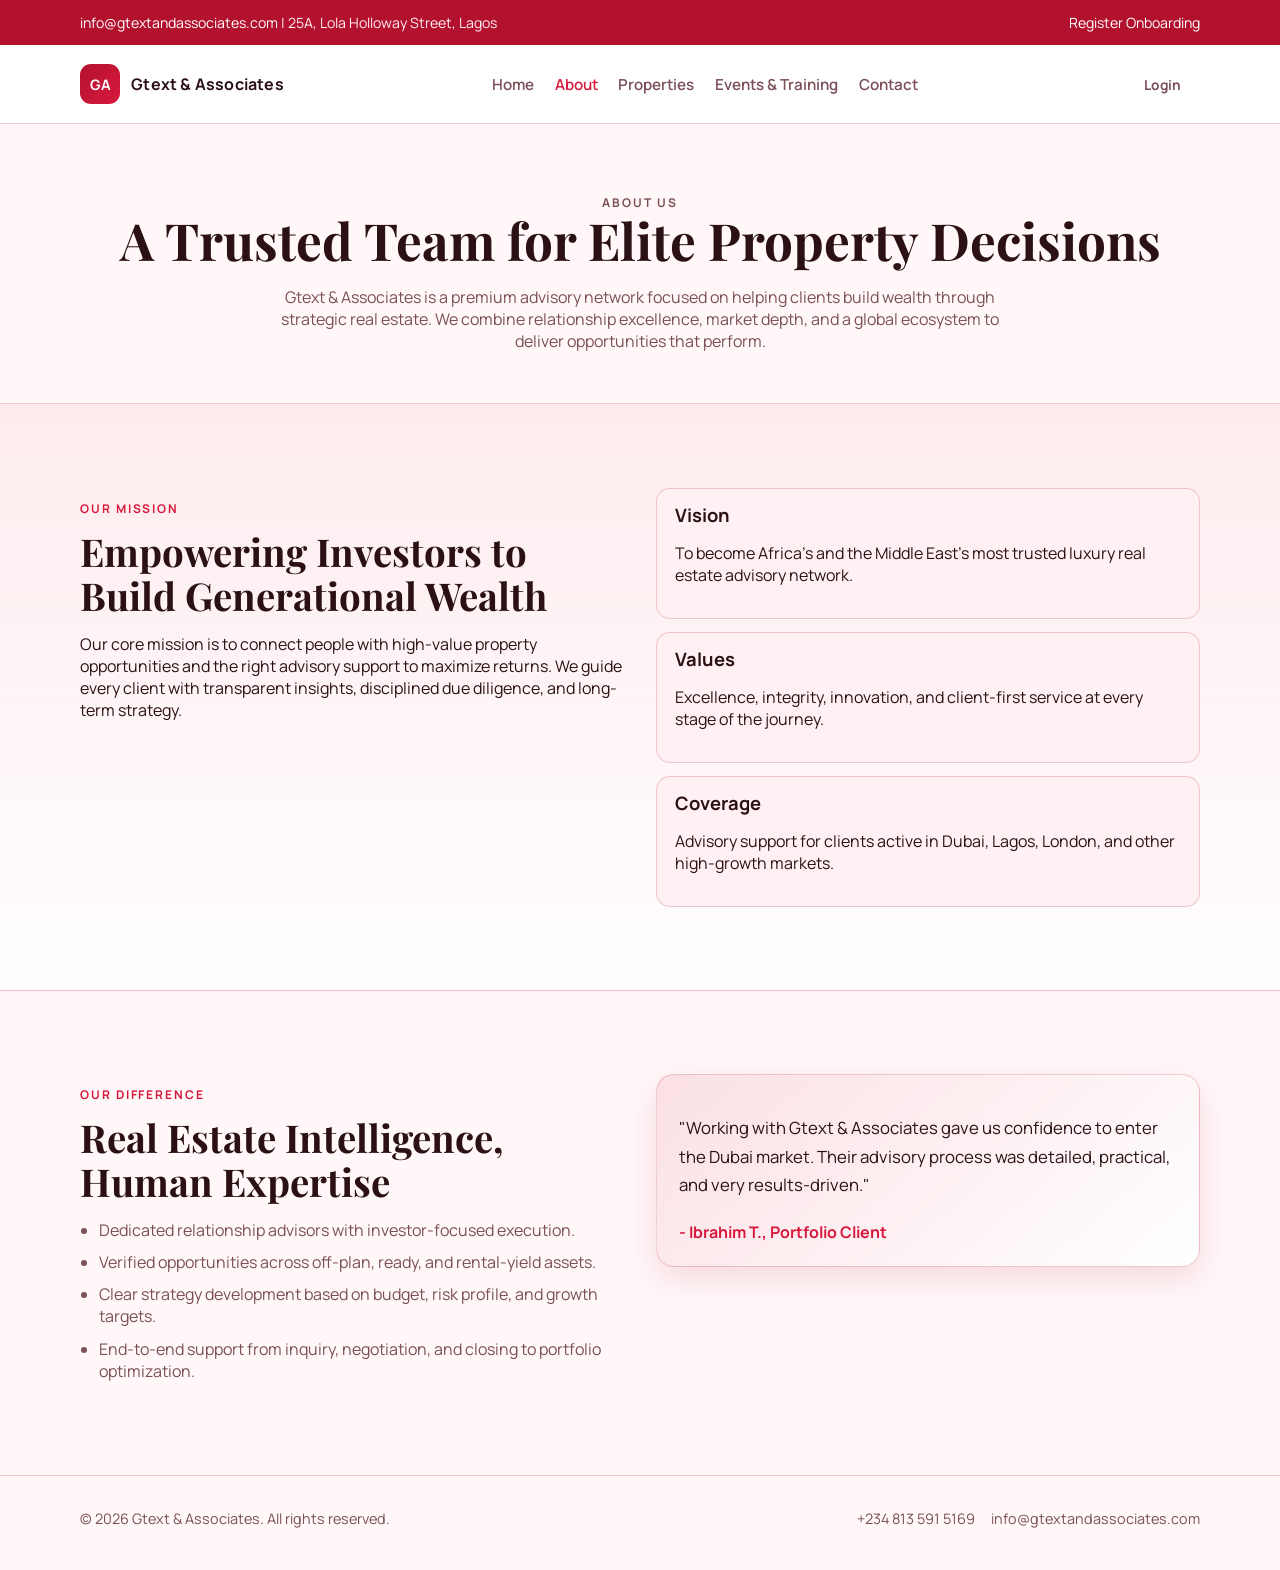
==== about.html @ 2fcfa480 "Add initial website structure with HTML, CSS, and JavaScript files - Created main pages: About, Cont" ====
<!DOCTYPE html>
<html lang="en">
<head>
  <meta charset="UTF-8">
  <meta name="viewport" content="width=device-width, initial-scale=1.0">
  <title>About | Gtext & Associates</title>
  <meta name="description" content="Learn about Gtext & Associates and our mission to build wealth through premium real estate advisory.">
  <link rel="preconnect" href="https://fonts.googleapis.com">
  <link rel="preconnect" href="https://fonts.gstatic.com" crossorigin>
  <link href="https://fonts.googleapis.com/css2?family=Manrope:wght@400;500;600;700;800&family=Playfair+Display:wght@600;700;800&display=swap" rel="stylesheet">
  <link rel="stylesheet" href="./styles.css">
</head>
<body>
  <div class="page-bg"></div>

  <div class="topbar">
    <div class="container topbar-wrap">
      <span><a href="mailto:info@gtextandassociates.com">info@gtextandassociates.com</a> | 25A, Lola Holloway Street, Lagos</span>
      <div class="topbar-links">
        <a href="./contact.html">Register Onboarding</a>
      </div>
    </div>
  </div>

  <header class="site-header">
    <div class="container nav-wrap">
      <a href="./index.html" class="logo">
        <span class="logo-mark">GA</span>
        <span class="logo-text">Gtext & Associates</span>
      </a>
      <button class="menu-toggle" type="button" aria-label="Toggle menu">Menu</button>
      <nav class="site-nav">
        <a href="./index.html">Home</a>
        <a href="./about.html" class="active">About</a>
        <a href="./properties.html">Properties</a>
        <a href="./events.html">Events & Training</a>
        <a href="./contact.html">Contact</a>
      </nav>
      <div class="nav-actions">
        <a href="./contact.html" class="btn btn-link">Login</a>
      </div>
    </div>
  </header>

  <main>
    <section class="section page-hero">
      <div class="container">
        <p class="eyebrow">About Us</p>
        <h1>A Trusted Team for Elite Property Decisions</h1>
        <p>
          Gtext & Associates is a premium advisory network focused on helping clients build
          wealth through strategic real estate. We combine relationship excellence, market depth,
          and a global ecosystem to deliver opportunities that perform.
        </p>
      </div>
    </section>

    <section class="section section-soft">
      <div class="container about-grid">
        <div>
          <p class="eyebrow">Our Mission</p>
          <h2>Empowering Investors to Build Generational Wealth</h2>
          <p>
            Our core mission is to connect people with high-value property opportunities and the
            right advisory support to maximize returns. We guide every client with transparent insights,
            disciplined due diligence, and long-term strategy.
          </p>
        </div>
        <div class="about-points">
          <article>
            <h3>Vision</h3>
            <p>To become Africa's and the Middle East's most trusted luxury real estate advisory network.</p>
          </article>
          <article>
            <h3>Values</h3>
            <p>Excellence, integrity, innovation, and client-first service at every stage of the journey.</p>
          </article>
          <article>
            <h3>Coverage</h3>
            <p>Advisory support for clients active in Dubai, Lagos, London, and other high-growth markets.</p>
          </article>
        </div>
      </div>
    </section>

    <section class="section">
      <div class="container why-grid">
        <div>
          <p class="eyebrow">Our Difference</p>
          <h2>Real Estate Intelligence, Human Expertise</h2>
          <ul class="benefits">
            <li>Dedicated relationship advisors with investor-focused execution.</li>
            <li>Verified opportunities across off-plan, ready, and rental-yield assets.</li>
            <li>Clear strategy development based on budget, risk profile, and growth targets.</li>
            <li>End-to-end support from inquiry, negotiation, and closing to portfolio optimization.</li>
          </ul>
        </div>
        <div class="testimonial">
          <p>
            "Working with Gtext & Associates gave us confidence to enter the Dubai market.
            Their advisory process was detailed, practical, and very results-driven."
          </p>
          <h4>- Ibrahim T., Portfolio Client</h4>
        </div>
      </div>
    </section>
  </main>

  <footer class="site-footer">
    <div class="container footer-wrap">
      <p>© 2026 Gtext & Associates. All rights reserved.</p>
      <div>
        <span>+234 813 591 5169</span>
        <span>info@gtextandassociates.com</span>
      </div>
    </div>
  </footer>

  <script src="./script.js"></script>
</body>
</html>
---- styles.css ----
:root {
  --bg: #fff7f8;
  --surface: #ffffff;
  --surface-soft: #fff0f3;
  --text: #2b1116;
  --muted: #7a4f58;
  --gold: #b3122f;
  --gold-strong: #d8193d;
  --line: rgba(179, 18, 47, 0.2);
  --shadow: 0 12px 30px rgba(179, 18, 47, 0.12);
}

* {
  box-sizing: border-box;
}

html,
body {
  margin: 0;
  padding: 0;
  font-family: Manrope, sans-serif;
  background: var(--bg);
  color: var(--text);
  scroll-behavior: smooth;
}

body {
  position: relative;
  min-height: 100vh;
}

.page-bg {
  position: fixed;
  inset: 0;
  background:
    radial-gradient(circle at 12% 10%, rgba(216, 25, 61, 0.12), transparent 44%),
    radial-gradient(circle at 88% 14%, rgba(179, 18, 47, 0.08), transparent 48%),
    linear-gradient(140deg, #fff9fa, #fff1f4 45%, #ffffff 100%);
  z-index: -1;
}

.container {
  width: min(1120px, 92%);
  margin: 0 auto;
}

.topbar {
  border-bottom: 1px solid var(--line);
  background: #b3122f;
}

.topbar-wrap {
  min-height: 44px;
  display: flex;
  align-items: center;
  justify-content: space-between;
  gap: 0.8rem;
  color: #ffeef1;
  font-size: 0.88rem;
}

.topbar a {
  color: #ffffff;
  text-decoration: none;
}

.topbar-links {
  display: inline-flex;
  align-items: center;
  gap: 1rem;
}

.section {
  padding: 5.2rem 0;
}

.section-soft {
  background: linear-gradient(180deg, rgba(216, 25, 61, 0.05), rgba(255, 255, 255, 0.85));
  border-top: 1px solid var(--line);
  border-bottom: 1px solid var(--line);
}

.site-header {
  position: sticky;
  top: 0;
  backdrop-filter: blur(12px);
  background: rgba(255, 255, 255, 0.92);
  border-bottom: 1px solid var(--line);
  z-index: 40;
}

.nav-wrap {
  display: flex;
  align-items: center;
  justify-content: space-between;
  gap: 1rem;
  min-height: 78px;
}

.logo {
  display: inline-flex;
  align-items: center;
  gap: 0.7rem;
  color: var(--text);
  text-decoration: none;
  font-weight: 700;
}

.logo-mark {
  width: 40px;
  height: 40px;
  border-radius: 11px;
  display: grid;
  place-items: center;
  color: #fff;
  background: linear-gradient(130deg, var(--gold), var(--gold-strong));
  font-size: 0.9rem;
}

.logo-text {
  letter-spacing: 0.2px;
}

.site-nav {
  display: flex;
  gap: 1.3rem;
}

.site-nav a {
  color: var(--muted);
  text-decoration: none;
  font-weight: 600;
  font-size: 0.95rem;
}

.site-nav a:hover {
  color: var(--text);
}

.site-nav a.active {
  color: var(--gold-strong);
}

.menu-toggle {
  display: none;
  border: 1px solid var(--line);
  background: transparent;
  color: var(--text);
  padding: 0.45rem 0.65rem;
  border-radius: 9px;
  cursor: pointer;
}

.nav-actions {
  display: inline-flex;
  gap: 0.55rem;
}

.btn-link {
  border-color: var(--line);
  color: var(--muted);
  font-size: 0.86rem;
  padding: 0.55rem 0.8rem;
}

.btn {
  display: inline-flex;
  align-items: center;
  justify-content: center;
  gap: 0.4rem;
  border-radius: 12px;
  padding: 0.82rem 1.1rem;
  text-decoration: none;
  font-weight: 700;
  border: 1px solid transparent;
}

.btn-gold {
  color: #fff;
  background: linear-gradient(130deg, var(--gold), var(--gold-strong));
  box-shadow: 0 8px 24px rgba(179, 18, 47, 0.24);
}

.btn-gold:hover {
  transform: translateY(-1px);
}

.btn-outline {
  border-color: rgba(179, 18, 47, 0.45);
  color: var(--gold-strong);
}

.btn-ghost {
  border-color: var(--line);
  color: var(--text);
}

.hero-grid {
  display: grid;
  grid-template-columns: 1.2fr 0.8fr;
  gap: 2.1rem;
  align-items: center;
}

.hero-image-section {
  width: 100%;
  min-height: calc(100vh - 122px);
}

.hero-image {
  width: 100%;
  min-height: calc(100vh - 122px);
  background:
    linear-gradient(to top, rgba(43, 17, 22, 0.28), rgba(43, 17, 22, 0.06)),
    url("https://images.unsplash.com/photo-1512453979798-5ea266f8880c?auto=format&fit=crop&w=2000&q=80") center / cover no-repeat;
}

.page-hero {
  text-align: center;
  padding-top: 4.4rem;
  padding-bottom: 3.2rem;
}

.page-hero p {
  max-width: 72ch;
  margin: 0 auto;
  color: var(--muted);
}

.eyebrow {
  text-transform: uppercase;
  letter-spacing: 0.12rem;
  color: var(--gold-strong);
  font-size: 0.75rem;
  font-weight: 700;
  margin-bottom: 0.75rem;
}

h1,
h2,
h3 {
  margin-top: 0;
  line-height: 1.15;
}

h1,
h2 {
  font-family: "Playfair Display", serif;
}

h1 {
  font-size: clamp(2.2rem, 4vw, 4rem);
  margin-bottom: 1rem;
}

h2 {
  font-size: clamp(1.8rem, 3vw, 2.6rem);
  margin-bottom: 0.95rem;
}

h3 {
  font-size: 1.15rem;
  margin-bottom: 0.5rem;
}

.lead {
  color: var(--muted);
  font-size: 1.05rem;
  max-width: 61ch;
}

.hero-actions {
  display: flex;
  flex-wrap: wrap;
  gap: 0.8rem;
  margin-top: 1.5rem;
}

.stats {
  margin-top: 2.2rem;
  display: grid;
  grid-template-columns: repeat(3, minmax(0, 1fr));
  gap: 0.7rem;
}

.stat {
  border: 1px solid var(--line);
  border-radius: 14px;
  background: var(--surface);
  padding: 1rem;
}

.stat h3 {
  color: var(--gold-strong);
  margin-bottom: 0.2rem;
}

.stat p {
  margin: 0;
  color: var(--muted);
  font-size: 0.88rem;
}

.hero-card {
  border: 1px solid var(--line);
  background: linear-gradient(160deg, #ffffff, #fff5f7);
  border-radius: 18px;
  padding: 1.5rem;
  box-shadow: var(--shadow);
}

.card-label {
  margin: 0 0 0.8rem;
  color: var(--gold);
  font-weight: 700;
  font-size: 0.85rem;
}

.hero-card p {
  color: var(--muted);
}

.card-meta {
  display: flex;
  justify-content: space-between;
  margin: 1rem 0 1.2rem;
  color: var(--text);
  font-weight: 700;
  font-size: 0.9rem;
}

.card-btn {
  width: 100%;
}

.about-grid,
.why-grid,
.cta-grid {
  display: grid;
  grid-template-columns: 1fr 1fr;
  gap: 2rem;
  align-items: start;
}

.about-points {
  display: grid;
  gap: 0.8rem;
}

.about-points article {
  border: 1px solid var(--line);
  background: var(--surface-soft);
  border-radius: 14px;
  padding: 1rem 1.1rem;
}

.center {
  text-align: center;
}

.card-grid,
.property-grid {
  display: grid;
  grid-template-columns: repeat(4, minmax(0, 1fr));
  gap: 1rem;
  margin-top: 1.6rem;
}

.service-card {
  border: 1px solid var(--line);
  border-radius: 14px;
  background: var(--surface);
  padding: 1.1rem;
}

.service-card p {
  color: var(--muted);
  margin-bottom: 0;
}

.property-grid {
  grid-template-columns: repeat(3, minmax(0, 1fr));
}

.property-card {
  overflow: hidden;
  border-radius: 16px;
  border: 1px solid var(--line);
  background: var(--surface);
}

.property-image {
  height: 170px;
}

.property-image.one {
  background:
    linear-gradient(to top, rgba(6, 7, 11, 0.5), rgba(6, 7, 11, 0.1)),
    url("https://images.unsplash.com/photo-1564013799919-ab600027ffc6?auto=format&fit=crop&w=1200&q=80") center / cover;
}

.property-image.two {
  background:
    linear-gradient(to top, rgba(6, 7, 11, 0.5), rgba(6, 7, 11, 0.1)),
    url("https://images.unsplash.com/photo-1545324418-cc1a3fa10c00?auto=format&fit=crop&w=1200&q=80") center / cover;
}

.property-image.three {
  background:
    linear-gradient(to top, rgba(6, 7, 11, 0.5), rgba(6, 7, 11, 0.1)),
    url("https://images.unsplash.com/photo-1600607687939-ce8a6c25118c?auto=format&fit=crop&w=1200&q=80") center / cover;
}

.property-body {
  padding: 1rem;
}

.property-body p {
  color: var(--muted);
}

.property-meta {
  display: flex;
  justify-content: space-between;
  font-weight: 700;
  color: var(--gold-strong);
  font-size: 0.9rem;
}

.property-grid.wide {
  grid-template-columns: repeat(2, minmax(0, 1fr));
}

.event-card {
  border: 1px solid var(--line);
  background: var(--surface);
  border-radius: 14px;
  padding: 1.15rem;
}

.event-meta {
  margin-top: 0.7rem;
  display: flex;
  flex-wrap: wrap;
  gap: 0.5rem;
}

.badge {
  display: inline-block;
  padding: 0.28rem 0.6rem;
  border-radius: 999px;
  border: 1px solid var(--line);
  color: var(--gold-strong);
  font-size: 0.76rem;
  font-weight: 700;
}

.benefits {
  margin: 0.8rem 0 0;
  padding-left: 1.2rem;
  color: var(--muted);
}

.benefits li {
  margin-bottom: 0.65rem;
}

.testimonial {
  border: 1px solid var(--line);
  background: linear-gradient(140deg, rgba(216, 25, 61, 0.1), rgba(255, 255, 255, 0.95));
  border-radius: 18px;
  padding: 1.4rem;
  box-shadow: var(--shadow);
}

.testimonial p {
  color: var(--text);
  font-size: 1.05rem;
  line-height: 1.7;
}

.testimonial h4 {
  margin-bottom: 0;
  color: var(--gold-strong);
}

.cta {
  border-top: 1px solid var(--line);
}

.contact-form {
  border: 1px solid var(--line);
  background: var(--surface);
  border-radius: 15px;
  padding: 1rem;
  display: grid;
  gap: 0.8rem;
}

.contact-form label {
  display: grid;
  gap: 0.35rem;
  color: var(--muted);
  font-size: 0.9rem;
}

.contact-form input,
.contact-form select {
  width: 100%;
  border: 1px solid var(--line);
  border-radius: 11px;
  background: #ffffff;
  color: var(--text);
  padding: 0.8rem 0.85rem;
  font: inherit;
}

.contact-form input:focus,
.contact-form select:focus {
  outline: 2px solid rgba(216, 25, 61, 0.35);
  border-color: transparent;
}

.site-footer {
  border-top: 1px solid var(--line);
  padding: 1.15rem 0 1.7rem;
}

.footer-wrap {
  display: flex;
  align-items: center;
  justify-content: space-between;
  gap: 1rem;
  color: var(--muted);
  font-size: 0.9rem;
}

.footer-wrap div {
  display: inline-flex;
  gap: 1rem;
}

@media (max-width: 980px) {
  .hero-grid,
  .about-grid,
  .why-grid,
  .cta-grid,
  .card-grid,
  .property-grid {
    grid-template-columns: 1fr;
  }

  .site-nav,
  .btn-outline,
  .nav-actions {
    display: none;
  }

  .menu-toggle {
    display: inline-flex;
  }

  .site-nav.is-open {
    display: grid;
    position: absolute;
    top: 78px;
    right: 4%;
    width: min(260px, 92vw);
    background: #ffffff;
    border: 1px solid var(--line);
    border-radius: 12px;
    padding: 0.8rem;
    gap: 0.5rem;
  }

  .stats {
    grid-template-columns: 1fr;
  }

  .topbar-wrap {
    flex-direction: column;
    justify-content: center;
    padding: 0.5rem 0;
    text-align: center;
  }
}
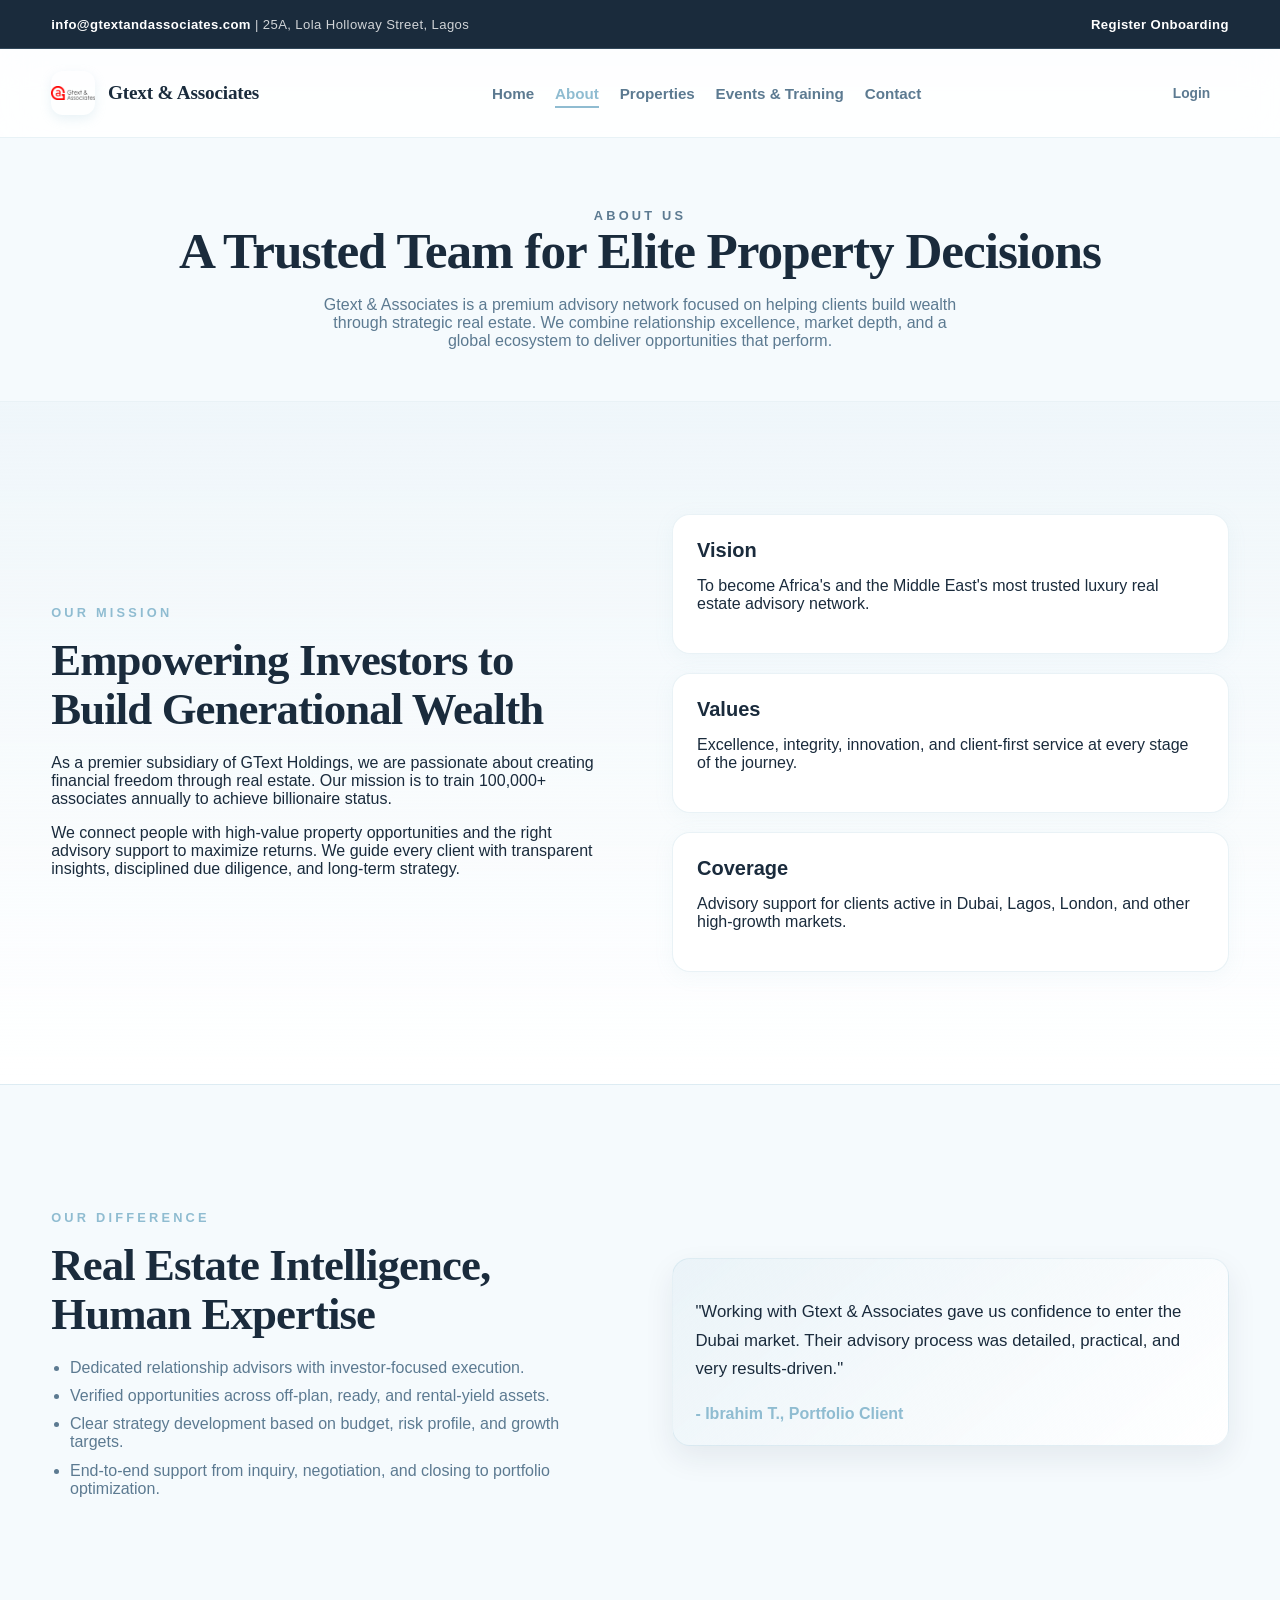
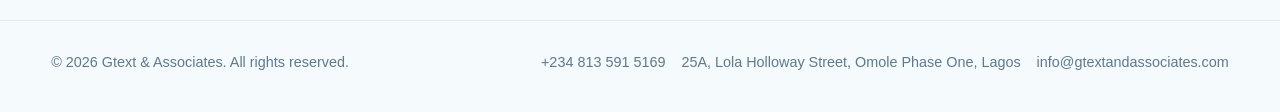
==== commit 02be8456: "feat: Update site branding with an image logo, enhance homepage and about content, add security head" ====
--- a/about.html
+++ b/about.html
@@ -1,21 +1,33 @@
 <!DOCTYPE html>
 <html lang="en">
+
 <head>
   <meta charset="UTF-8">
   <meta name="viewport" content="width=device-width, initial-scale=1.0">
   <title>About | Gtext & Associates</title>
-  <meta name="description" content="Learn about Gtext & Associates and our mission to build wealth through premium real estate advisory.">
+  <meta name="description"
+    content="Learn about Gtext & Associates and our mission to build wealth through premium real estate advisory.">
   <link rel="preconnect" href="https://fonts.googleapis.com">
   <link rel="preconnect" href="https://fonts.gstatic.com" crossorigin>
-  <link href="https://fonts.googleapis.com/css2?family=Manrope:wght@400;500;600;700;800&family=Playfair+Display:wght@600;700;800&display=swap" rel="stylesheet">
+  <link
+    href="https://fonts.googleapis.com/css2?family=Manrope:wght@400;500;600;700;800&family=Playfair+Display:wght@600;700;800&display=swap"
+    rel="stylesheet">
   <link rel="stylesheet" href="./styles.css">
+
+  <!-- Security Headers -->
+  <meta http-equiv="Content-Security-Policy"
+    content="default-src 'self'; script-src 'self'; style-src 'self' 'unsafe-inline' https://fonts.googleapis.com; font-src 'self' https://fonts.gstatic.com; img-src 'self' data: https:; connect-src 'self'; base-uri 'self'; form-action 'self' https://formspree.io;">
+  <meta http-equiv="X-Content-Type-Options" content="nosniff">
+  <meta name="referrer" content="strict-origin-when-cross-origin">
 </head>
+
 <body>
   <div class="page-bg"></div>
 
   <div class="topbar">
     <div class="container topbar-wrap">
-      <span><a href="mailto:info@gtextandassociates.com">info@gtextandassociates.com</a> | 25A, Lola Holloway Street, Lagos</span>
+      <span><a href="mailto:info@gtextandassociates.com">info@gtextandassociates.com</a> | 25A, Lola Holloway Street,
+        Lagos</span>
       <div class="topbar-links">
         <a href="./contact.html">Register Onboarding</a>
       </div>
@@ -25,7 +37,7 @@
   <header class="site-header">
     <div class="container nav-wrap">
       <a href="./index.html" class="logo">
-        <span class="logo-mark">GA</span>
+        <span class="logo-mark"><img src="./images/ga-logo.webp" alt="Gtext Logo"></span>
         <span class="logo-text">Gtext & Associates</span>
       </a>
       <button class="menu-toggle" type="button" aria-label="Toggle menu">Menu</button>
@@ -61,9 +73,12 @@
           <p class="eyebrow">Our Mission</p>
           <h2>Empowering Investors to Build Generational Wealth</h2>
           <p>
-            Our core mission is to connect people with high-value property opportunities and the
-            right advisory support to maximize returns. We guide every client with transparent insights,
-            disciplined due diligence, and long-term strategy.
+            As a premier subsidiary of GText Holdings, we are passionate about creating financial freedom through real
+            estate. Our mission is to train 100,000+ associates annually to achieve billionaire status.
+          </p>
+          <p>
+            We connect people with high-value property opportunities and the right advisory support to maximize returns.
+            We guide every client with transparent insights, disciplined due diligence, and long-term strategy.
           </p>
         </div>
         <div class="about-points">
@@ -111,6 +126,7 @@
       <p>© 2026 Gtext & Associates. All rights reserved.</p>
       <div>
         <span>+234 813 591 5169</span>
+        <span>25A, Lola Holloway Street, Omole Phase One, Lagos</span>
         <span>info@gtextandassociates.com</span>
       </div>
     </div>
@@ -118,4 +134,5 @@
 
   <script src="./script.js"></script>
 </body>
-</html>
+
+</html>
--- a/styles.css
+++ b/styles.css
@@ -1,13 +1,19 @@
 :root {
-  --bg: #fff7f8;
+  --bg: #f5fafd;
+  /* Very light powder blue tint for background */
   --surface: #ffffff;
-  --surface-soft: #fff0f3;
-  --text: #2b1116;
-  --muted: #7a4f58;
-  --gold: #b3122f;
-  --gold-strong: #d8193d;
-  --line: rgba(179, 18, 47, 0.2);
-  --shadow: 0 12px 30px rgba(179, 18, 47, 0.12);
+  --surface-soft: #eef7fb;
+  --text: #1a2b3c;
+  /* Deep navy for luxury contrast */
+  --muted: #5c7a91;
+  /* Muted steel blue */
+  --gold: #b0d4e3;
+  /* Core Powder Blue */
+  --gold-strong: #8fbcd1;
+  /* Stronger Powder Blue */
+  --line: rgba(143, 188, 209, 0.2);
+  --shadow: 0 12px 30px rgba(26, 43, 60, 0.08);
+  /* Sophisticated darker shadow */
 }
 
 * {
@@ -27,55 +33,68 @@
 body {
   position: relative;
   min-height: 100vh;
+  animation: page-enter 720ms cubic-bezier(0.16, 1, 0.3, 1);
 }
 
 .page-bg {
   position: fixed;
   inset: 0;
   background:
-    radial-gradient(circle at 12% 10%, rgba(216, 25, 61, 0.12), transparent 44%),
-    radial-gradient(circle at 88% 14%, rgba(179, 18, 47, 0.08), transparent 48%),
-    linear-gradient(140deg, #fff9fa, #fff1f4 45%, #ffffff 100%);
+    radial-gradient(circle at 12% 10%, rgba(143, 188, 209, 0.15), transparent 44%),
+    radial-gradient(circle at 88% 14%, rgba(176, 212, 227, 0.1), transparent 48%),
+    linear-gradient(140deg, #f0f7fa, #ffffff 45%, #f5fafd 100%);
   z-index: -1;
 }
 
+/* Add a subtle geometric pattern to the background */
+.page-bg::after {
+  content: "";
+  position: absolute;
+  inset: 0;
+  opacity: 0.04;
+  background-image: url("data:image/svg+xml,%3Csvg width='60' height='60' viewBox='0 0 60 60' xmlns='http://www.w3.org/2000/svg'%3E%3Cpath d='M30 0l30 30-30 30L0 30z' fill='%238fbcd1' fill-opacity='1' fill-rule='evenodd'/%3E%3C/svg%3E");
+}
+
 .container {
-  width: min(1120px, 92%);
+  width: min(1200px, 92%);
   margin: 0 auto;
 }
 
 .topbar {
   border-bottom: 1px solid var(--line);
-  background: #b3122f;
+  background: var(--text);
+  /* Darker for more contrast */
 }
 
 .topbar-wrap {
-  min-height: 44px;
+  min-height: 48px;
   display: flex;
   align-items: center;
   justify-content: space-between;
   gap: 0.8rem;
-  color: #ffeef1;
-  font-size: 0.88rem;
+  color: rgba(255, 255, 255, 0.8);
+  font-size: 0.82rem;
+  letter-spacing: 0.03em;
 }
 
 .topbar a {
   color: #ffffff;
   text-decoration: none;
+  font-weight: 600;
 }
 
 .topbar-links {
   display: inline-flex;
   align-items: center;
-  gap: 1rem;
+  gap: 1.5rem;
 }
 
 .section {
-  padding: 5.2rem 0;
+  padding: 7rem 0;
 }
 
 .section-soft {
-  background: linear-gradient(180deg, rgba(216, 25, 61, 0.05), rgba(255, 255, 255, 0.85));
+  background: linear-gradient(180deg, rgba(143, 188, 209, 0.05), rgba(255, 255, 255, 0.95));
   border-top: 1px solid var(--line);
   border-bottom: 1px solid var(--line);
 }
@@ -83,42 +102,50 @@
 .site-header {
   position: sticky;
   top: 0;
-  backdrop-filter: blur(12px);
-  background: rgba(255, 255, 255, 0.92);
+  backdrop-filter: blur(20px);
+  background: rgba(255, 255, 255, 0.85);
   border-bottom: 1px solid var(--line);
-  z-index: 40;
+  z-index: 100;
+  transition: all 400ms ease;
 }
 
 .nav-wrap {
   display: flex;
   align-items: center;
   justify-content: space-between;
-  gap: 1rem;
-  min-height: 78px;
+  gap: 2rem;
+  min-height: 88px;
 }
 
 .logo {
   display: inline-flex;
   align-items: center;
-  gap: 0.7rem;
+  gap: 0.8rem;
   color: var(--text);
   text-decoration: none;
-  font-weight: 700;
+  font-weight: 800;
 }
 
 .logo-mark {
-  width: 40px;
-  height: 40px;
-  border-radius: 11px;
+  width: 44px;
+  height: 44px;
+  border-radius: 12px;
   display: grid;
   place-items: center;
-  color: #fff;
-  background: linear-gradient(130deg, var(--gold), var(--gold-strong));
-  font-size: 0.9rem;
+  overflow: hidden;
+  box-shadow: 0 4px 12px rgba(143, 188, 209, 0.2);
+}
+
+.logo-mark img {
+  width: 100%;
+  height: 100%;
+  object-fit: contain;
 }
 
 .logo-text {
-  letter-spacing: 0.2px;
+  letter-spacing: -0.01em;
+  font-size: 1.2rem;
+  font-family: 'Playfair Display', serif;
 }
 
 .site-nav {
@@ -127,14 +154,34 @@
 }
 
 .site-nav a {
+  position: relative;
   color: var(--muted);
   text-decoration: none;
   font-weight: 600;
   font-size: 0.95rem;
+  transition: color 260ms ease;
+}
+
+.site-nav a::after {
+  content: "";
+  position: absolute;
+  left: 0;
+  bottom: -0.38rem;
+  width: 100%;
+  height: 2px;
+  background: var(--gold-strong);
+  transform: scaleX(0);
+  transform-origin: center;
+  transition: transform 240ms ease;
 }
 
 .site-nav a:hover {
   color: var(--text);
+}
+
+.site-nav a:hover::after,
+.site-nav a.active::after {
+  transform: scaleX(1);
 }
 
 .site-nav a.active {
@@ -173,21 +220,29 @@
   text-decoration: none;
   font-weight: 700;
   border: 1px solid transparent;
-}
-
-.btn-gold {
-  color: #fff;
-  background: linear-gradient(130deg, var(--gold), var(--gold-strong));
-  box-shadow: 0 8px 24px rgba(179, 18, 47, 0.24);
-}
-
-.btn-gold:hover {
-  transform: translateY(-1px);
+  transition:
+    transform 280ms cubic-bezier(0.22, 1, 0.36, 1),
+    box-shadow 280ms ease,
+    background-color 280ms ease,
+    border-color 280ms ease,
+    color 280ms ease;
+}
+
+.btn-brand {
+  color: var(--text);
+  /* Dark navy text for better contrast on light blue */
+  background: linear-gradient(135deg, var(--gold), var(--gold-strong));
+  box-shadow: 0 8px 24px rgba(143, 188, 209, 0.3);
+}
+
+.btn-brand:hover {
+  transform: translateY(-2px);
+  box-shadow: 0 12px 30px rgba(143, 188, 209, 0.4);
 }
 
 .btn-outline {
-  border-color: rgba(179, 18, 47, 0.45);
-  color: var(--gold-strong);
+  border-color: var(--gold-strong);
+  color: var(--text);
 }
 
 .btn-ghost {
@@ -211,8 +266,35 @@
   width: 100%;
   min-height: calc(100vh - 122px);
   background:
-    linear-gradient(to top, rgba(43, 17, 22, 0.28), rgba(43, 17, 22, 0.06)),
-    url("https://images.unsplash.com/photo-1512453979798-5ea266f8880c?auto=format&fit=crop&w=2000&q=80") center / cover no-repeat;
+    linear-gradient(to top, rgba(26, 43, 60, 0.5), rgba(26, 43, 60, 0.1)),
+    url("./images/gtextandassociates cover.jpg") center / cover no-repeat;
+  animation: hero-drift 14s ease-in-out infinite alternate;
+  display: flex;
+  align-items: center;
+  justify-content: center;
+  text-align: center;
+}
+
+.hero-content {
+  max-width: 900px;
+  padding: 2rem;
+  color: #fff;
+  z-index: 2;
+  animation: fade-up 1s ease-out forwards;
+}
+
+.hero-content h1 {
+  font-size: clamp(2.5rem, 6vw, 5rem);
+  font-weight: 800;
+  text-shadow: 0 4px 12px rgba(0, 0, 0, 0.3);
+  margin-bottom: 1.5rem;
+}
+
+.hero-content p {
+  font-size: clamp(1.1rem, 2vw, 1.4rem);
+  opacity: 0.95;
+  margin-bottom: 2.5rem;
+  text-shadow: 0 2px 8px rgba(0, 0, 0, 0.3);
 }
 
 .page-hero {
@@ -229,23 +311,25 @@
 
 .eyebrow {
   text-transform: uppercase;
-  letter-spacing: 0.12rem;
+  letter-spacing: 0.2rem;
   color: var(--gold-strong);
-  font-size: 0.75rem;
-  font-weight: 700;
-  margin-bottom: 0.75rem;
+  font-size: 0.8rem;
+  font-weight: 800;
+  margin-bottom: 1rem;
+  display: block;
 }
 
 h1,
 h2,
 h3 {
   margin-top: 0;
-  line-height: 1.15;
+  line-height: 1.1;
 }
 
 h1,
 h2 {
   font-family: "Playfair Display", serif;
+  letter-spacing: -0.02em;
 }
 
 h1 {
@@ -254,13 +338,13 @@
 }
 
 h2 {
-  font-size: clamp(1.8rem, 3vw, 2.6rem);
-  margin-bottom: 0.95rem;
+  font-size: clamp(2rem, 3.5vw, 3rem);
+  margin-bottom: 1.2rem;
 }
 
 h3 {
-  font-size: 1.15rem;
-  margin-bottom: 0.5rem;
+  font-size: 1.25rem;
+  margin-bottom: 0.6rem;
 }
 
 .lead {
@@ -291,7 +375,8 @@
 }
 
 .stat h3 {
-  color: var(--gold-strong);
+  color: var(--text);
+  /* Navy for stats */
   margin-bottom: 0.2rem;
 }
 
@@ -338,20 +423,22 @@
 .cta-grid {
   display: grid;
   grid-template-columns: 1fr 1fr;
-  gap: 2rem;
-  align-items: start;
+  gap: 4rem;
+  align-items: center;
 }
 
 .about-points {
   display: grid;
-  gap: 0.8rem;
+  gap: 1.2rem;
 }
 
 .about-points article {
   border: 1px solid var(--line);
-  background: var(--surface-soft);
-  border-radius: 14px;
-  padding: 1rem 1.1rem;
+  background: var(--surface);
+  border-radius: 18px;
+  padding: 1.5rem;
+  transition: transform 320ms cubic-bezier(0.22, 1, 0.36, 1), box-shadow 320ms ease;
+  box-shadow: 0 4px 20px rgba(143, 188, 209, 0.08);
 }
 
 .center {
@@ -362,20 +449,28 @@
 .property-grid {
   display: grid;
   grid-template-columns: repeat(4, minmax(0, 1fr));
-  gap: 1rem;
-  margin-top: 1.6rem;
+  gap: 1.5rem;
+  margin-top: 2.5rem;
 }
 
 .service-card {
   border: 1px solid var(--line);
-  border-radius: 14px;
+  border-radius: 18px;
   background: var(--surface);
-  padding: 1.1rem;
+  padding: 1.8rem;
+  transition: all 400ms cubic-bezier(0.22, 1, 0.36, 1);
+  box-shadow: 0 4px 20px rgba(143, 188, 209, 0.08);
+}
+
+.service-card h3 {
+  color: var(--gold);
+  margin-bottom: 0.8rem;
 }
 
 .service-card p {
   color: var(--muted);
   margin-bottom: 0;
+  line-height: 1.6;
 }
 
 .property-grid {
@@ -384,19 +479,21 @@
 
 .property-card {
   overflow: hidden;
-  border-radius: 16px;
+  border-radius: 20px;
   border: 1px solid var(--line);
   background: var(--surface);
+  transition: all 400ms cubic-bezier(0.22, 1, 0.36, 1);
+  box-shadow: 0 8px 30px rgba(179, 18, 47, 0.06);
 }
 
 .property-image {
-  height: 170px;
+  height: 240px;
 }
 
 .property-image.one {
   background:
     linear-gradient(to top, rgba(6, 7, 11, 0.5), rgba(6, 7, 11, 0.1)),
-    url("https://images.unsplash.com/photo-1564013799919-ab600027ffc6?auto=format&fit=crop&w=1200&q=80") center / cover;
+    url("./images/modern_dubai_apartment_exterior_1770977763338.png") center / cover;
 }
 
 .property-image.two {
@@ -408,7 +505,7 @@
 .property-image.three {
   background:
     linear-gradient(to top, rgba(6, 7, 11, 0.5), rgba(6, 7, 11, 0.1)),
-    url("https://images.unsplash.com/photo-1600607687939-ce8a6c25118c?auto=format&fit=crop&w=1200&q=80") center / cover;
+    url("https://images.unsplash.com/photo-1512917774080-9991f1c4c750?auto=format&fit=crop&w=1200&q=80") center / cover;
 }
 
 .property-body {
@@ -436,6 +533,7 @@
   background: var(--surface);
   border-radius: 14px;
   padding: 1.15rem;
+  transition: transform 320ms cubic-bezier(0.22, 1, 0.36, 1), box-shadow 320ms ease;
 }
 
 .event-meta {
@@ -467,10 +565,11 @@
 
 .testimonial {
   border: 1px solid var(--line);
-  background: linear-gradient(140deg, rgba(216, 25, 61, 0.1), rgba(255, 255, 255, 0.95));
+  background: linear-gradient(140deg, rgba(143, 188, 209, 0.1), rgba(255, 255, 255, 0.98));
   border-radius: 18px;
   padding: 1.4rem;
   box-shadow: var(--shadow);
+  transition: transform 340ms cubic-bezier(0.22, 1, 0.36, 1), box-shadow 340ms ease;
 }
 
 .testimonial p {
@@ -495,6 +594,76 @@
   padding: 1rem;
   display: grid;
   gap: 0.8rem;
+  transition: transform 320ms cubic-bezier(0.22, 1, 0.36, 1), box-shadow 320ms ease;
+}
+
+.service-card:hover,
+.property-card:hover,
+.about-points article:hover,
+.event-card:hover,
+.testimonial:hover,
+.contact-form:hover {
+  transform: translateY(-8px);
+  box-shadow: 0 25px 50px rgba(143, 188, 209, 0.25);
+  border-color: var(--gold-strong);
+}
+
+.property-card:hover .property-image {
+  transform: scale(1.04);
+}
+
+.property-image {
+  transition: transform 600ms cubic-bezier(0.22, 1, 0.36, 1);
+}
+
+.reveal {
+  opacity: 0;
+  transform: translateY(24px) scale(0.985);
+  transition:
+    opacity 700ms cubic-bezier(0.22, 1, 0.36, 1),
+    transform 700ms cubic-bezier(0.22, 1, 0.36, 1);
+  transition-delay: var(--reveal-delay, 0ms);
+  will-change: opacity, transform;
+}
+
+.reveal.in-view {
+  opacity: 1;
+  transform: translateY(0) scale(1);
+}
+
+@keyframes page-enter {
+  from {
+    opacity: 0;
+    transform: translateY(8px);
+  }
+
+  to {
+    opacity: 1;
+    transform: translateY(0);
+  }
+}
+
+@keyframes hero-drift {
+  from {
+    background-position: center 46%;
+  }
+
+  to {
+    background-position: center 54%;
+  }
+}
+
+@media (prefers-reduced-motion: reduce) {
+  * {
+    animation: none !important;
+    transition: none !important;
+    scroll-behavior: auto !important;
+  }
+
+  .reveal {
+    opacity: 1 !important;
+    transform: none !important;
+  }
 }
 
 .contact-form label {
@@ -540,14 +709,60 @@
   gap: 1rem;
 }
 
+.dual-feature {
+  display: grid;
+  grid-template-columns: 1.1fr 0.9fr;
+  gap: 5rem;
+  align-items: center;
+}
+
+.feature-text {
+  animation: fade-right 1s ease-out;
+}
+
+@keyframes fade-right {
+  from {
+    opacity: 0;
+    transform: translateX(30px);
+  }
+
+  to {
+    opacity: 1;
+    transform: translateX(0);
+  }
+}
+
+@keyframes fade-up {
+  from {
+    opacity: 0;
+    transform: translateY(30px);
+  }
+
+  to {
+    opacity: 1;
+    transform: translateY(0);
+  }
+}
+
 @media (max-width: 980px) {
+
   .hero-grid,
   .about-grid,
   .why-grid,
   .cta-grid,
   .card-grid,
-  .property-grid {
+  .property-grid,
+  .dual-feature {
     grid-template-columns: 1fr;
+    gap: 2.5rem;
+  }
+
+  .dual-feature {
+    text-align: center;
+  }
+
+  .luxury-perks li {
+    justify-content: center;
   }
 
   .site-nav,
@@ -583,4 +798,4 @@
     padding: 0.5rem 0;
     text-align: center;
   }
-}
+}
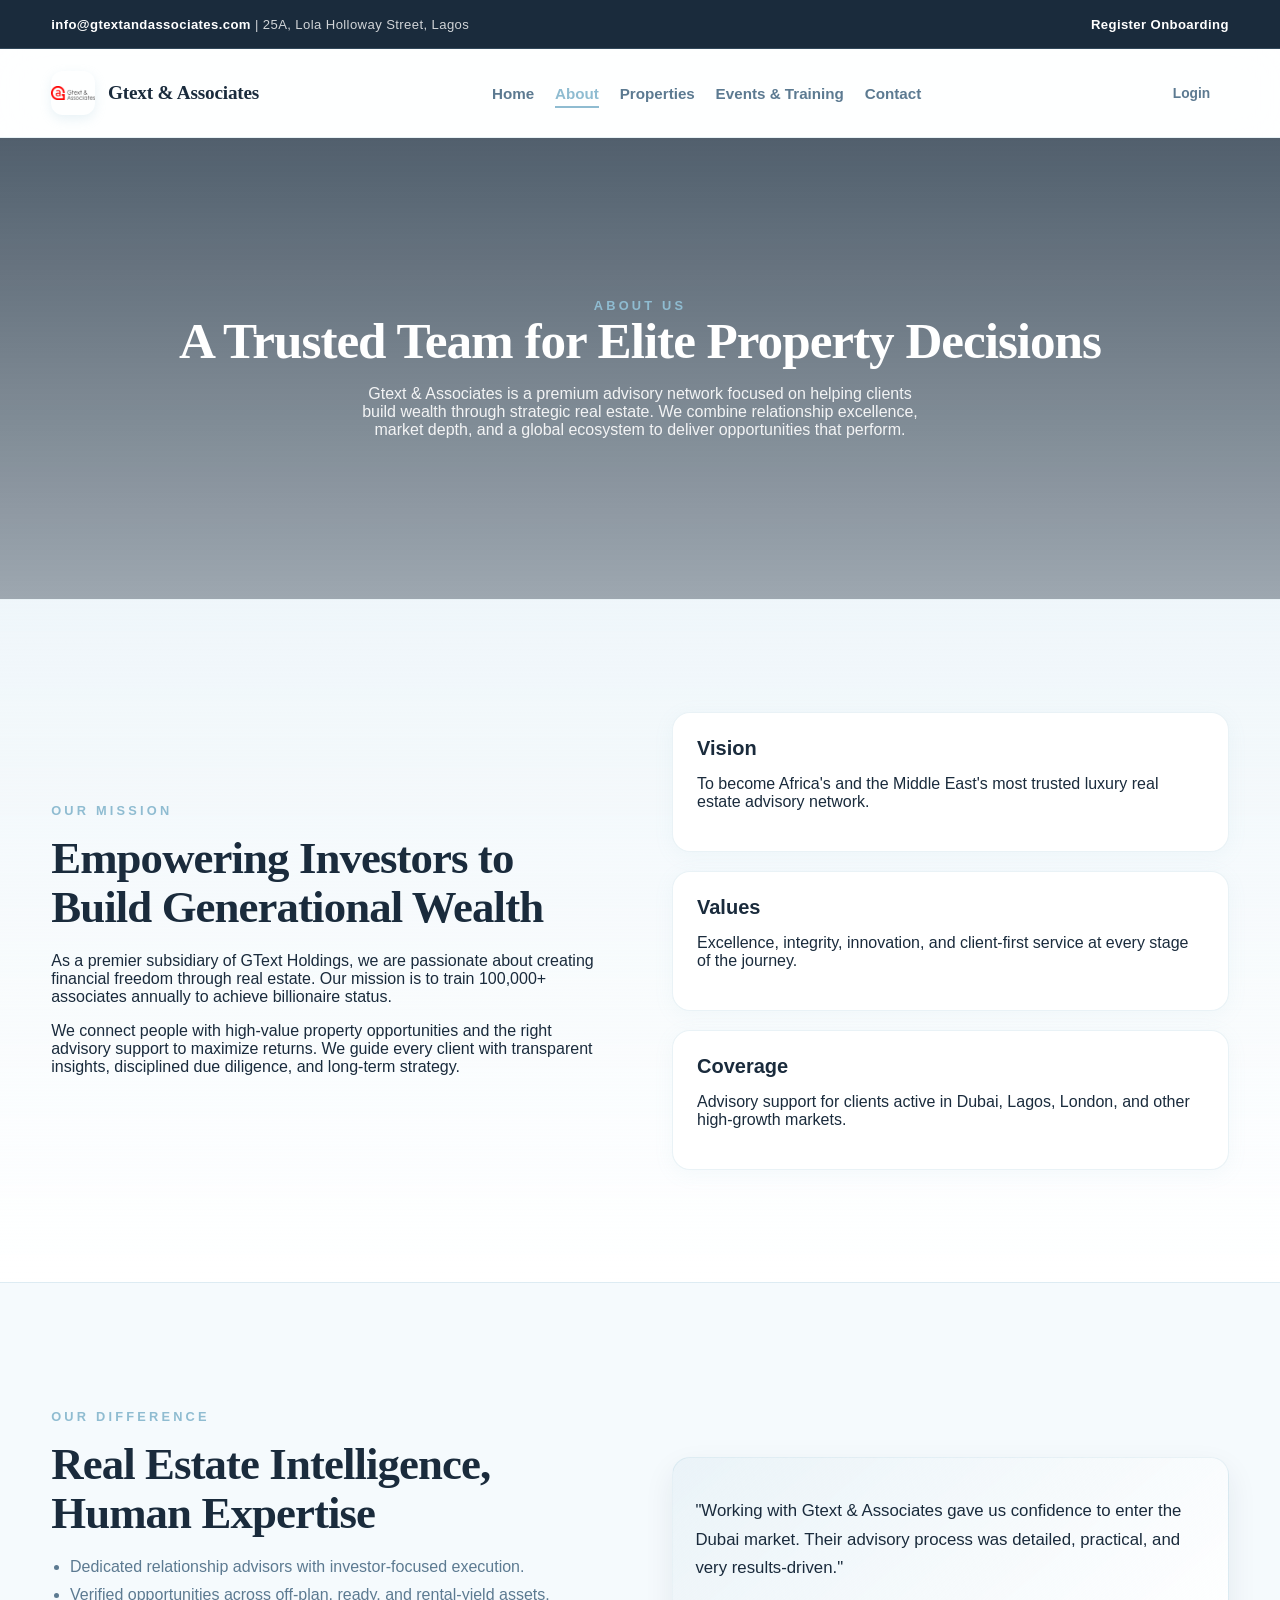
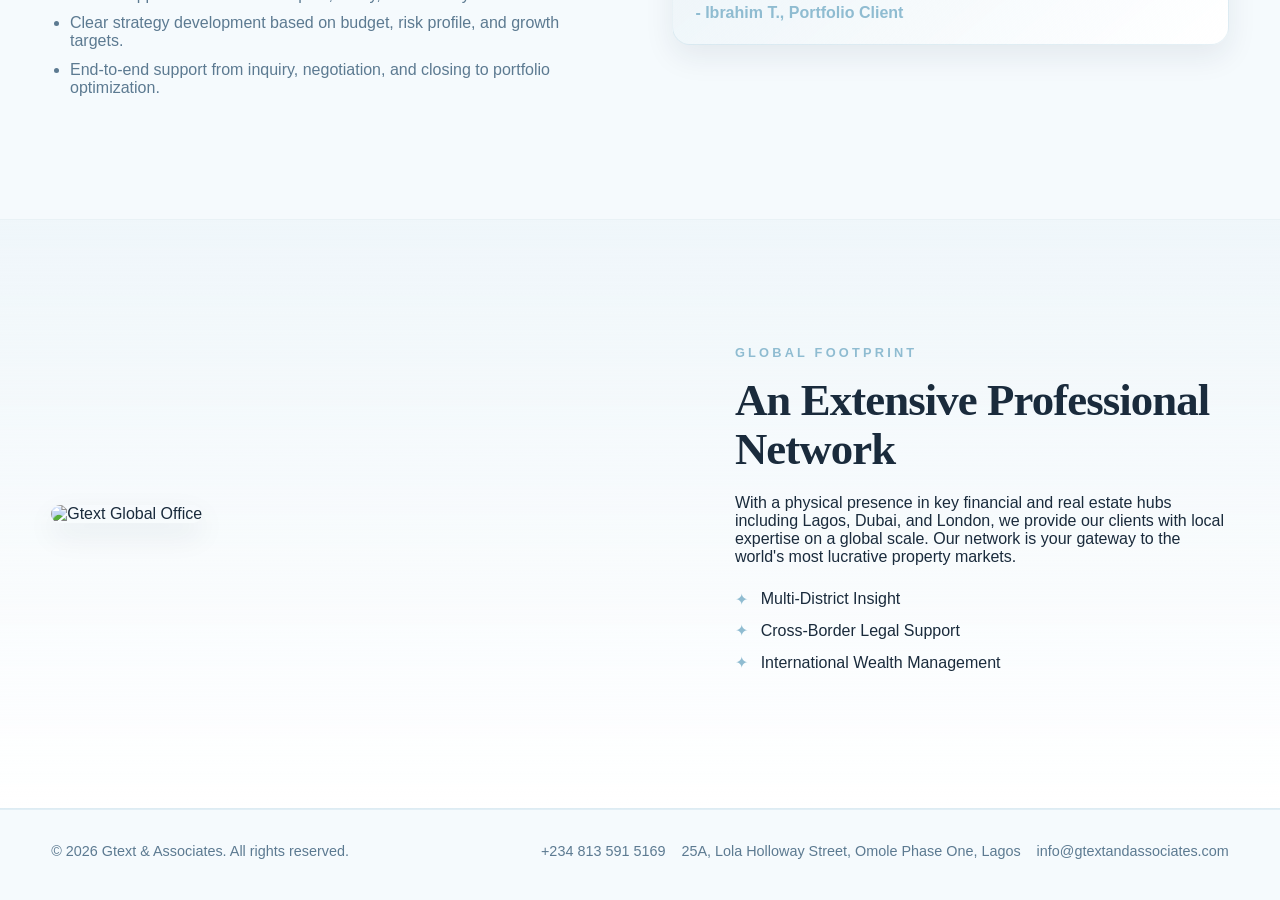
==== commit 86263d37: "feat: Update hero section styling, add new feature content blocks, and refresh image sources across " ====
--- a/about.html
+++ b/about.html
@@ -55,11 +55,12 @@
   </header>
 
   <main>
-    <section class="section page-hero">
+    <section class="section page-hero"
+      style="background: linear-gradient(rgba(26, 43, 60, 0.75), rgba(26, 43, 60, 0.4)), url('https://images.unsplash.com/photo-1512453979798-5ea266f8880c?auto=format&fit=crop&w=1600&q=80') center/cover; color: #fff; text-align: center; padding: 10rem 0;">
       <div class="container">
-        <p class="eyebrow">About Us</p>
-        <h1>A Trusted Team for Elite Property Decisions</h1>
-        <p>
+        <p class="eyebrow" style="color: var(--gold-strong);">About Us</p>
+        <h1 style="color: #fff;">A Trusted Team for Elite Property Decisions</h1>
+        <p style="color: rgba(255,255,255,0.9); max-width: 65ch; margin: 0 auto;">
           Gtext & Associates is a premium advisory network focused on helping clients build
           wealth through strategic real estate. We combine relationship excellence, market depth,
           and a global ecosystem to deliver opportunities that perform.
@@ -119,6 +120,34 @@
         </div>
       </div>
     </section>
+    <section class="section section-soft">
+      <div class="container dual-feature">
+        <div class="feature-image-container">
+          <img src="https://images.unsplash.com/photo-1497366216548-37526070297c?auto=format&fit=crop&w=1200&q=80"
+            alt="Gtext Global Office" style="width: 100%; border-radius: 24px; box-shadow: var(--shadow);">
+        </div>
+        <div class="feature-text">
+          <p class="eyebrow">Global Footprint</p>
+          <h2>An Extensive Professional Network</h2>
+          <p>
+            With a physical presence in key financial and real estate hubs including Lagos, Dubai, and London, we
+            provide our clients with local expertise on a global scale. Our network is your gateway to the world's most
+            lucrative property markets.
+          </p>
+          <ul class="luxury-perks" style="list-style: none; padding: 0; margin: 1.5rem 0;">
+            <li style="margin-bottom: 0.8rem; display: flex; align-items: center; gap: 0.8rem;">
+              <span style="color: var(--gold-strong);">✦</span> Multi-District Insight
+            </li>
+            <li style="margin-bottom: 0.8rem; display: flex; align-items: center; gap: 0.8rem;">
+              <span style="color: var(--gold-strong);">✦</span> Cross-Border Legal Support
+            </li>
+            <li style="margin-bottom: 0.8rem; display: flex; align-items: center; gap: 0.8rem;">
+              <span style="color: var(--gold-strong);">✦</span> International Wealth Management
+            </li>
+          </ul>
+        </div>
+      </div>
+    </section>
   </main>
 
   <footer class="site-footer">
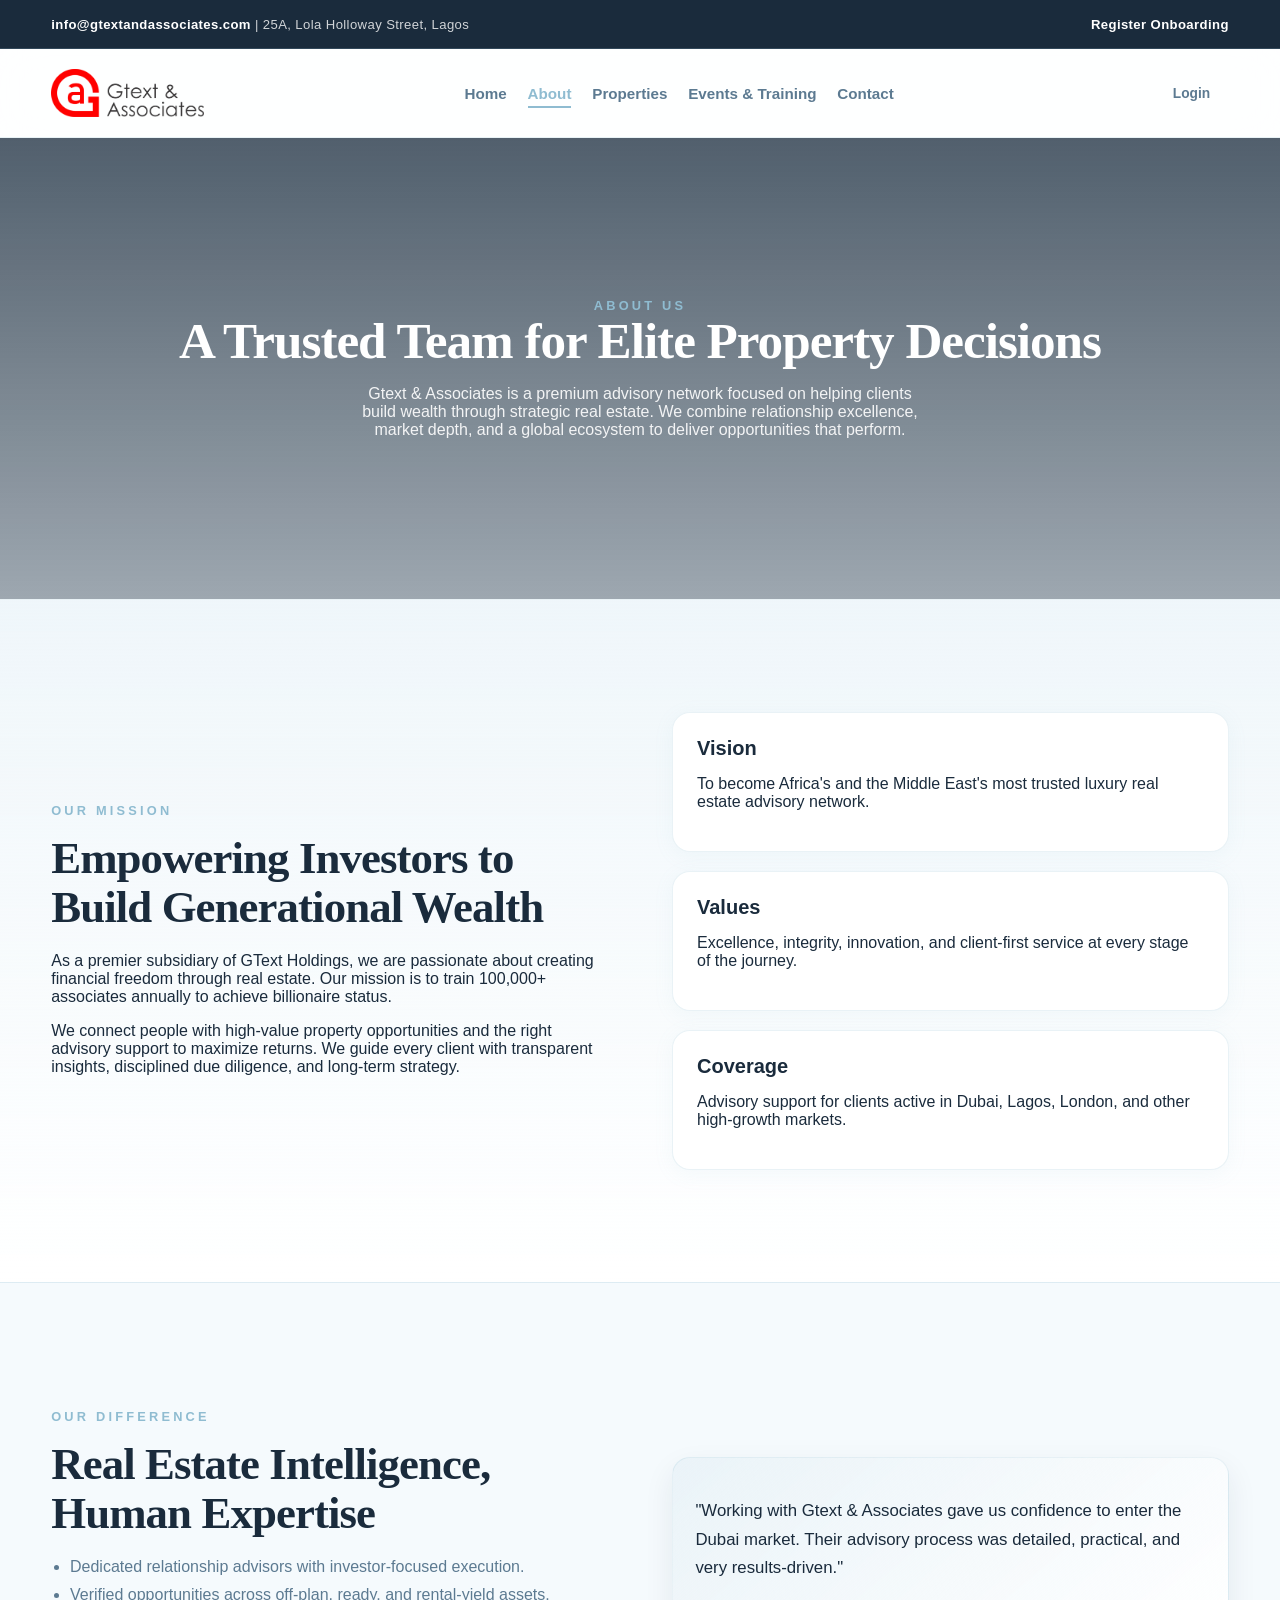
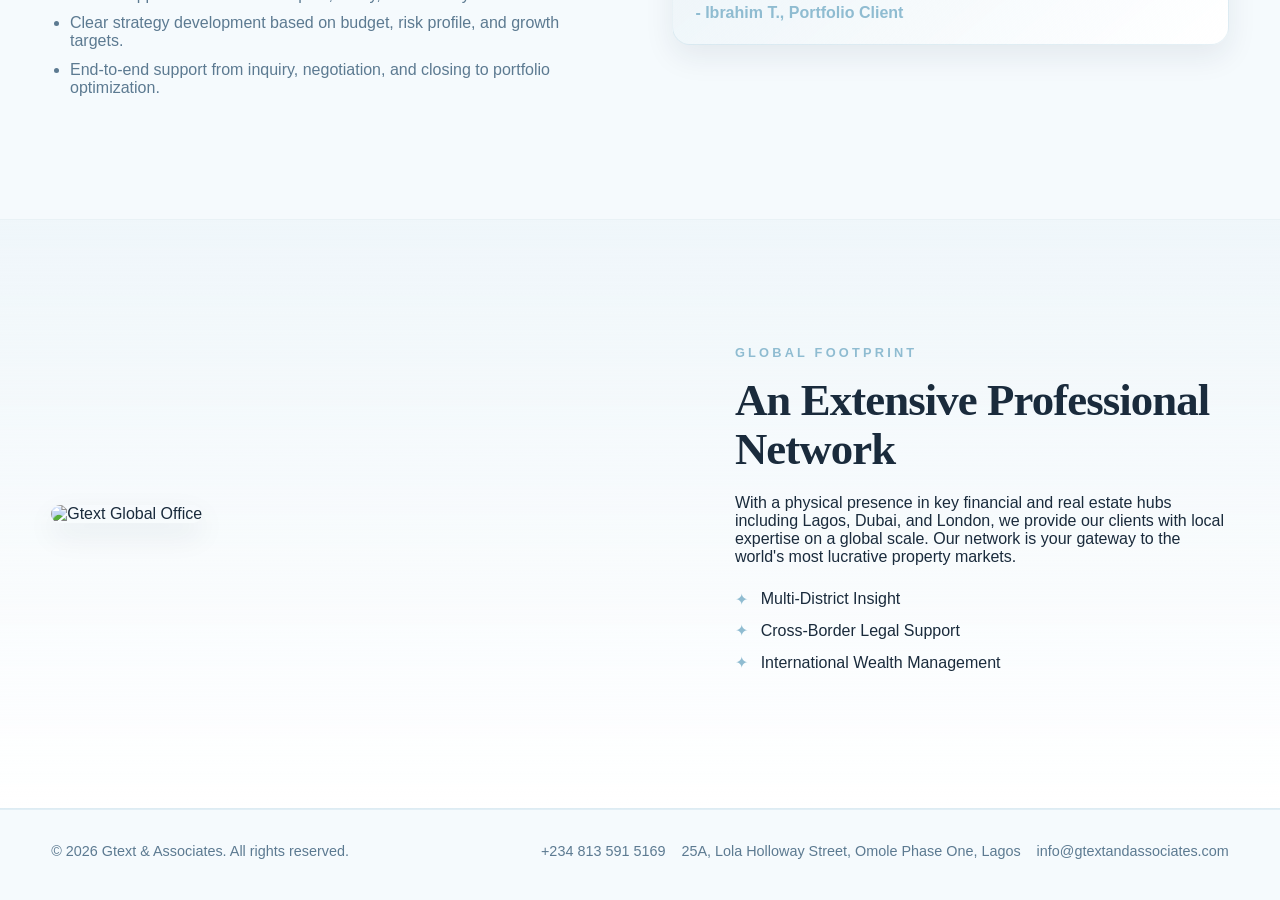
==== commit 3fba80e1: "feat: Remove logo text from navigation and update logo mark styling across all pages." ====
--- a/about.html
+++ b/about.html
@@ -38,7 +38,6 @@
     <div class="container nav-wrap">
       <a href="./index.html" class="logo">
         <span class="logo-mark"><img src="./images/ga-logo.webp" alt="Gtext Logo"></span>
-        <span class="logo-text">Gtext & Associates</span>
       </a>
       <button class="menu-toggle" type="button" aria-label="Toggle menu">Menu</button>
       <nav class="site-nav">
--- a/styles.css
+++ b/styles.css
@@ -127,13 +127,10 @@
 }
 
 .logo-mark {
-  width: 44px;
-  height: 44px;
-  border-radius: 12px;
-  display: grid;
-  place-items: center;
+  height: 48px;
+  display: flex;
+  align-items: center;
   overflow: hidden;
-  box-shadow: 0 4px 12px rgba(143, 188, 209, 0.2);
 }
 
 .logo-mark img {
